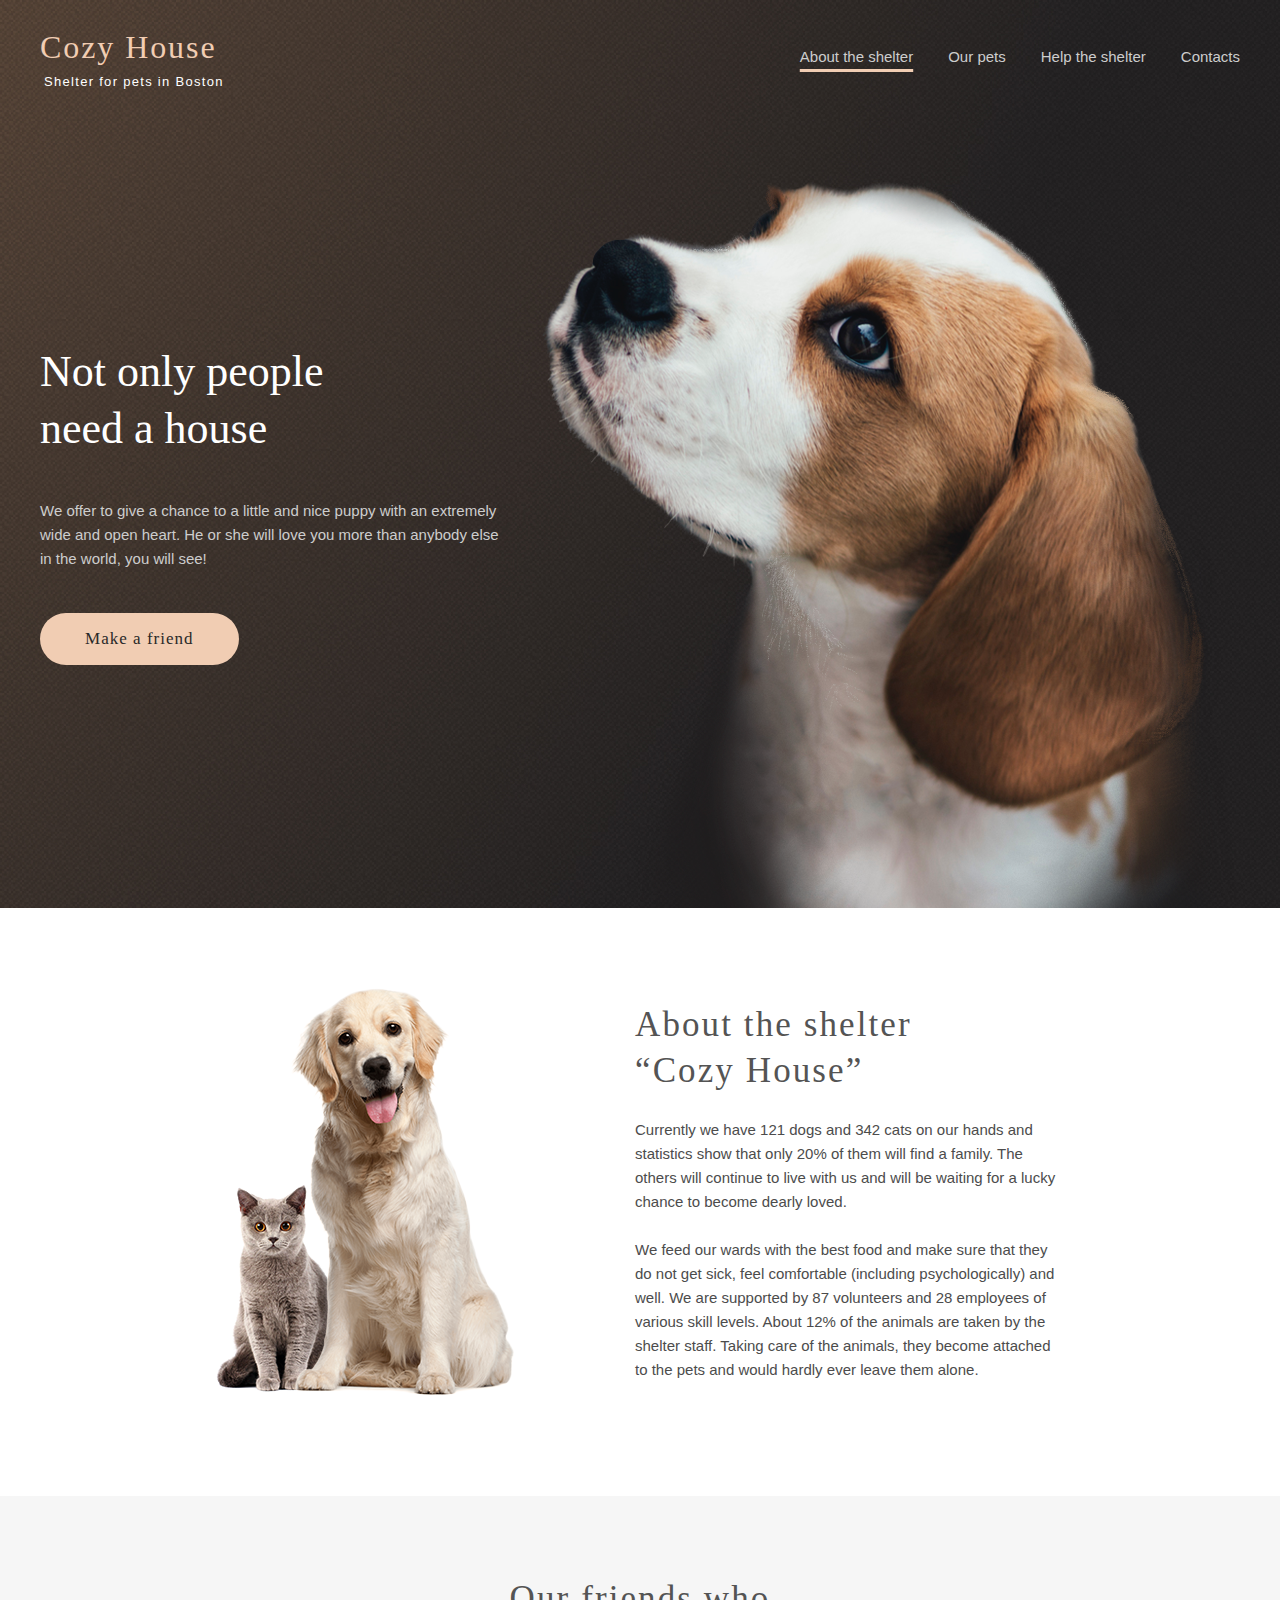
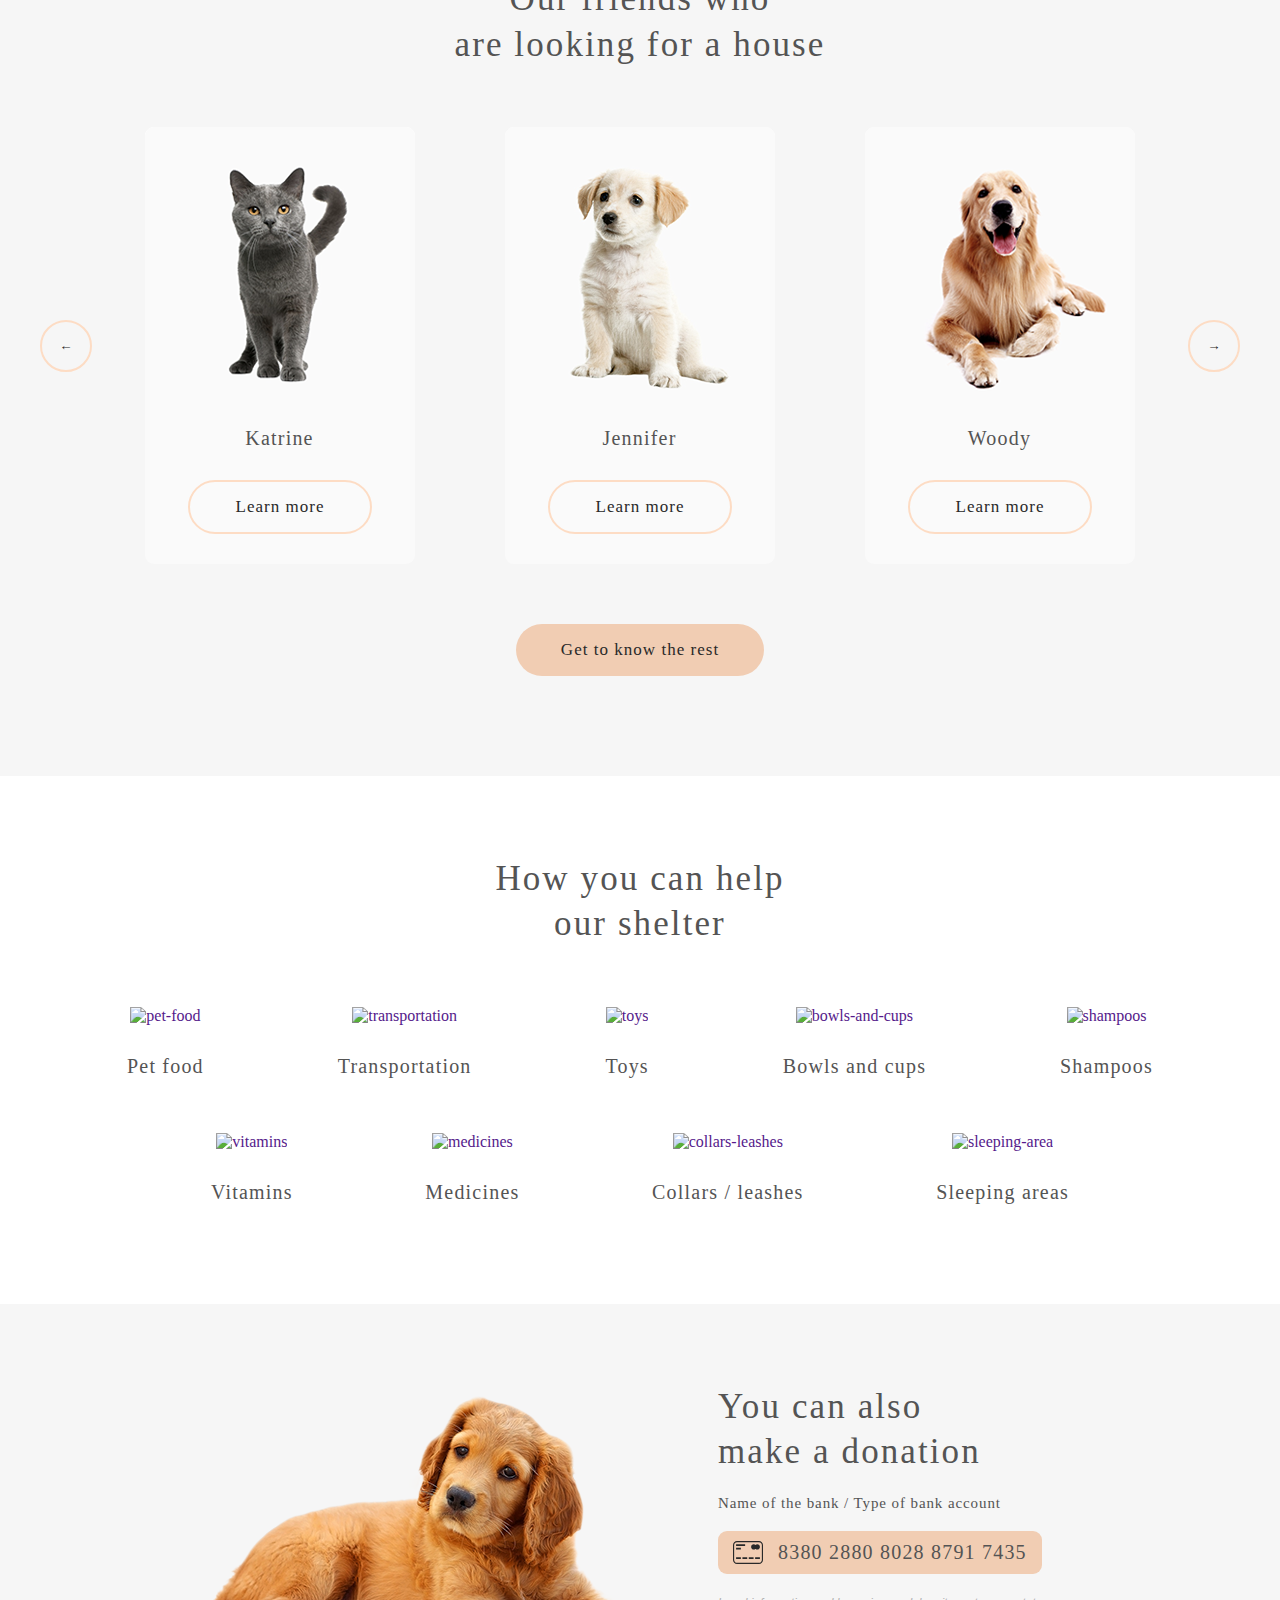
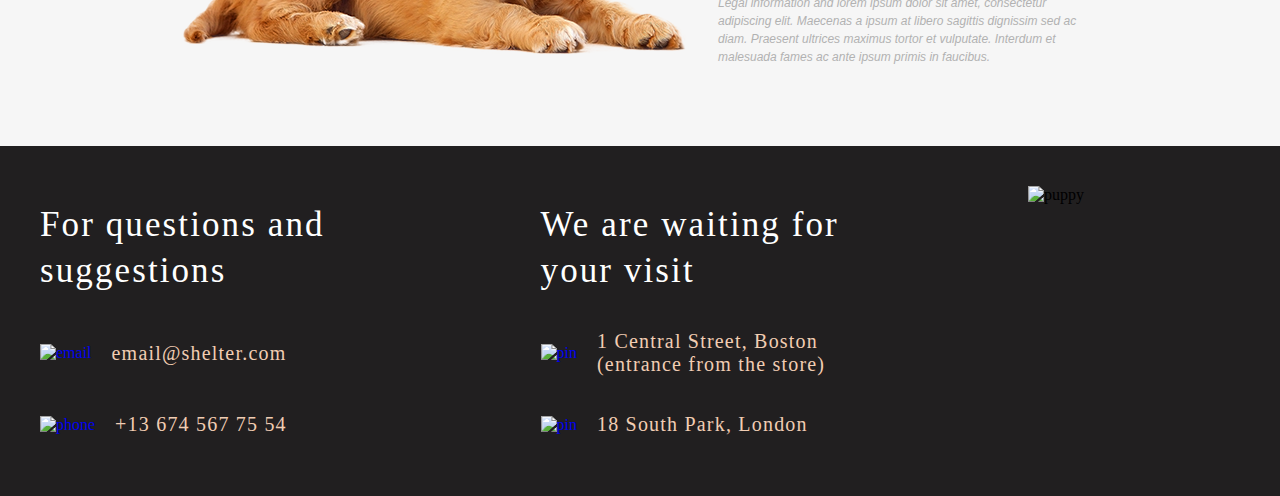
==== index.html @ dfbc3fcc "feat: refactor animalcards" ====
<!DOCTYPE html>
<html lang="en">
    <head>
        <meta charset="UTF-8">
        <meta name="viewport" content="width=device-width, initial-scale=1.0">
        <link rel="stylesheet" href="./shelter/shealter-style.css">
        <link rel="icon" href="./shelter/assets/img/puppy-icon.ico">
        <script src="./shelter/index.js"></script>
        <title>Shealter</title>
    </head>
    <body>
        <div class="start-screen">
            <header class="header">
                <div class="conteiner-logo">
                    <a href="">
                        <div class="logo">
                            <p class="logo-title">Cozy House</p>
                            <p class="logo-subtitle">Shelter for pets in Boston</p>
                        </div>
                    </a>
                    <nav class="nav">
                        <ul class="nav-list">
                            <li class="nav-item-about"><a class="nav-link">About the shelter</a>
                            <li class="nav-item"><a href="./our-pets.html" class="nav-link">Our pets</a>
                            <li class="nav-item"><a href="#help" class="nav-link">Help the shelter</a>
                            <li class="nav-item"><a href="#contacts" class="nav-link">Contacts</a>
                        </ul>
                    </nav>
                </div>
            </header>
            <div class="not-only">
                <section class="start-screen-content-conteiner">
                    <h1 class="start-screen-heading">Not only people <br>need a house</h1>
                    <p class="start-screen-subheading">We offer to give a chance to a little and nice puppy with an extremely wide and open heart. He or she will love you more than anybody else in the world, you will see!</p>
                    <form action="#pets">
                        <button class="start-screen-button">Make a friend</button>
                    </form>
                </section>
                <img class="puppy-image" src="./shelter/assets/img/start-screen-puppy.png" alt="puppy">
            </div>
        </div>
        <div class="about-block">
            <div class="about-content">
                <img class="pets-image" src="./shelter/assets/img/about-pets.png" alt="pets-image">
                <section class="about-content-conteiner">
                    <h3 class="about-content-heading">About the shelter <br>“Cozy House”</h3>
                    <p class="about-content-subheading">Currently we have 121 dogs and 342 cats on our hands and statistics show that only 20% of them will find a family. The others will continue to live with us and will be waiting for a lucky chance to become dearly loved.</p>
                    <p class="about-content-subheading">We feed our wards with the best food and make sure that they do not get sick, feel comfortable (including psychologically) and well. We are supported by 87 volunteers and 28 employees of various skill levels. About 12% of the animals are taken by the shelter staff. Taking care of the animals, they become attached to the pets and would hardly ever leave them alone.</p>
                </section>
            </div>
        </div>
        <div class="our-friends" id="pets">
            <section class="pets-content">
                <h3 class="pets-heading">Our friends who <br>are looking for a house</h3>
                <section class="slider" >
                    <button class="button-arrow">&larr;</button>
                    <form class="animalcard-katrine" action="#katrine">
                        <img src="./shelter/assets/img/pets-katrine.png" alt="katrine">
                        <h4 class="animalcard-text">Katrine</h4>
                        <button class="animalcard-button" type="button">Learn more</button>
                    </form>
                    <form class="animalcard-jennifer" action="#jennifer">
                        <img src="./shelter/assets/img/pets-jennifer.png" alt="jennifer">
                        <h4 class="animalcard-text">Jennifer</h4>
                        <button class="animalcard-button" type="button">Learn more</button>
                    </form>
                    <form class="animalcard-woody" action="#woody">
                        <img src="./shelter/assets/img/pets-woody.png" alt="woody">
                        <h4 class="animalcard-text">Woody</h4>
                        <button class="animalcard-button" type="button">Learn more</button>
                    </form>
                    <button class="button-arrow">&rarr;</button>
                </section>
                <form action="./our-pets.html"><button class="button-primary">Get to know the rest</button></form>
            </section>
        </div>
        <div class="help-block" id="help">
            <section class="help-block-content">
                <h3 class="help-block-heading">How you can help <br>our shelter</h3>
                <div class="help-item-cards">
                    <section class="help-item-cards-top">
                        <a class="help-item" href="">
                            <img src="./shelter/assets/img/icon-pet-food.svg" alt="pet-food">
                            <h4>Pet food</h4>
                        </a>
                        <a class="help-item" href="">
                            <img src="./shelter/assets/img/icon-transportation.svg" alt="transportation">
                            <h4>Transportation</h4>
                        </a>
                        <a class="help-item" href="">
                            <img src="./shelter/assets/img/icon-toys.svg" alt="toys">
                            <h4>Toys</h4>
                        </a>
                        <a class="help-item" href="">
                            <img src="./shelter/assets/img/icon-bowls-and-cups.svg" alt="bowls-and-cups">
                            <h4>Bowls and cups</h4>
                        </a>
                        <a class="help-item" href="">
                            <img src="./shelter/assets/img/icon-shampoos.svg" alt="shampoos">
                            <h4>Shampoos</h4>
                        </a>
                    </section>
                    <section class="help-item-cards-bottom">
                        <a class="help-item" href="">
                            <img src="./shelter/assets/img/icon-vitamins.svg" alt="vitamins">
                            <h4>Vitamins</h4>
                        </a>
                        <a class="help-item" href="">
                            <img src="./shelter/assets/img/icon-medicines.svg" alt="medicines">
                            <h4>Medicines</h4>
                        </a>
                        <a class="help-item" href="">
                            <img src="./shelter/assets/img/icon-collars-leashes.svg" alt="collars-leashes">
                            <h4>Collars / leashes</h4>
                        </a>
                        <a class="help-item" href="">
                            <img src="./shelter/assets/img/icon-sleeping-area.svg" alt="sleeping-area">
                            <h4>Sleeping areas</h4>
                        </a>
                    </section>
                </div>
            </section>
        </div>
        <div class="in-addition-block">
            <div class="donation-content">
                <img src="./shelter/assets/img/donation-dog.png" alt="dog">
                <section class="donation-content-items">
                    <h3>You can also <br>make a donation</h3>
                    <h5>Name of the bank / Type of bank account</h5>
                    <a href="">
                        <section class="credit-card">
                            <img src="./shelter/assets/img/credit-card.svg" alt="credit-card">
                            <h4>8380 2880 8028 8791 7435</h4>
                        </section>
                    </a>
                    <p>Legal information and lorem ipsum dolor sit amet, consectetur adipiscing elit. Maecenas a ipsum at libero sagittis dignissim sed ac diam. Praesent ultrices maximus tortor et vulputate. Interdum et malesuada fames ac ante ipsum primis in faucibus.</p>
                </section>
            </div>
        </div>
        <footer class="footer" id="contacts">
            <div class="footer-content">
                <section class="footer-content-block">
                    <h3>For questions and suggestions</h3>
                    <a href="https://mail.google.com/">
                        <section class="footer-info">
                            <img src="./shelter/assets/img/icon-email.svg" alt="email">
                            <h4>email@shelter.com</h4>
                        </section>
                    </a>
                    <a href="tel:+136745677554">
                        <section class="footer-info">
                            <img src="./shelter/assets/img/icon-phone.svg" alt="phone">
                            <h4>+13 674 567 75 54</h4>
                        </section>
                    </a>
                </section>
                <section class="footer-content-block">
                    <h3>We are waiting for your visit</h3>
                    <a href="https://maps.app.goo.gl/WqJYHDPK4YhkmyCB7" target="_blank">
                        <section class="footer-info">
                            <img src="./shelter/assets/img/pin.png" alt="pin">
                            <h4 class="footer-location-text">1 Central Street, Boston<br>(entrance from the store)</h4>
                        </section>
                    </a>
                    <a href="https://maps.app.goo.gl/WqJYHDPK4YhkmyCB7" target="_blank">
                        <section class="footer-info">
                            <img src="./shelter/assets/img/pin.png" alt="pin">
                            <h4 class="footer-location-text">18 South Park, London</h4>
                        </section>
                    </a>
                </section>
                <img src="./shelter/assets/img/footer-puppy.png" alt="puppy">
            </div>
        </footer>
    </body>
</html>
---- shelter/shealter-style.css ----
header {
    width: 1280px;
    padding: 30px 40px 0px 40px;
}

* {
    box-sizing: border-box;
}

html {
    display: inline;
    scroll-behavior: smooth;
}   

body {
    display: flex;
    flex-direction: column;
    justify-content: center;
    margin: 0 auto;
    padding: 0px;
}

p {
    font-family: Arial;
    font-size: 15px;
    font-weight: 400;
    line-height: 24px;
    text-align: left;
    margin: 0;
    padding: 0;
}

h1 {
    font-family: Georgia;
    font-size: 44px;
    font-weight: 400;
    line-height: 57.2px;
    text-align: left;
}

h3 {
    font-family: Georgia;
    font-size: 35px;
    font-weight: 400;
    line-height: 45.5px;
    letter-spacing: 0.06em;
    text-align: left;
}

h4 {
    font-family: Georgia;
    font-size: 20px;
    font-weight: 400;
    line-height: 23px;
    letter-spacing: 0.06em;
    text-align: left;
}

h5 {
    font-family: Georgia;
    font-size: 15px;
    font-weight: 400;
    line-height: 16.5px;
    letter-spacing: 0.06em;
    text-align: left;
}

.conteiner-logo {
    display: flex;
    justify-content: space-between;
}

.conteiner-logo a {
    text-decoration: none;
}

.logo-title {
    font-family: Georgia;
    font-size: 32px;
    line-height: 35.2px;
    color: #F1CDB3;
    letter-spacing: 0.06em;
    text-align: left;
}

.logo-subtitle {
    font-size: 13px;
    color: #FFFFFF;
    line-height: 14.95px;
    letter-spacing: 0.1em;
    padding: 10px 0px 0px 4px;
}

.nav {
    display: flex;
    flex-direction: column;
}

.nav-list {
    display: flex;
    list-style: none;
    gap: 35px;
    font-family: Arial;
    font-size: 15px;
    line-height: 24px;
    text-align: left;
    padding: 0;
    text-underline-offset: 7px;
}

.nav-item-about a{
    color: #CDCDCD;
    text-decoration: 3px underline #F1CDB3;
}

.nav-item a{
    color: #CDCDCD;
    text-decoration: none;
}

.nav-item a:hover {
    text-decoration: 3px underline #F1CDB3;
    cursor: grab;
    transition-duration: 0.4s;
}

.start-screen {
    display: flex;
    flex-direction: column;
    align-items: center;
    margin: 0px;
    padding: 0px;
    background-image: url(./assets/img/start-screen-gradient-background.jpg),
    linear-gradient(0deg, #211F20, #211F20), 
    radial-gradient(100% 215.42% at 0% 0%, #5B483A 0%, #262425 100%),
    url(./assets/img/start-screen-background.jpg);
    background-size: cover;
    background-repeat: repeat-x;
}

.not-only {
    max-width: 1280px;
    display: flex;
    flex-direction: row;
    text-align: left;
    padding: 90px 40px 0px 40px;
    justify-content: space-between  
}

.start-screen-content-conteiner {
    display: flex;
    flex-direction: row;
    flex-wrap: wrap;
    align-content: space-between;
    padding: 163px 42px 243px 0px;
}

.start-screen-heading {
    font-family: Georgia;
    color: #FFFFFF;
    font-weight: 400;
    max-width: 310px;
    font-size: 44px;
    line-height: 57.2px;
    text-align: left;
    margin: 0;
}

.start-screen-subheading {
    line-height: 24px;
    color: #CDCDCD;
}

.start-screen-button {
    height: 52px;
    padding: 15px 45px 15px 45px;
    border-radius: 100px; 
    border: none;
    background-color: #F1CDB3;
    font-family: Georgia;
    font-size: 17px;
    line-height: 22.1px; 
    letter-spacing: 0.06em; 
    text-align: left;
    color: #292929;
}

.start-screen-button:hover {
    background: #FDDCC4;
    cursor: grab;
}

.about-block {
    display: flex;
    flex-direction: column;
    align-items: center;
}

.about-content {
    width: 1280px;
    display: flex;
    flex-direction: row;
    justify-content: space-around;
    padding: 80px 40px 100px 40px; 
}

.about-content > img {
    padding-left: 175px;
}

.about-content-conteiner {
    display: flex;
    flex-direction: column;
    justify-content: space-between;
    padding: 14px 175px 14px 120px;
}

.about-content-heading {
    margin: 0;
    padding: 0;
    color: #545454;
}

.about-content-subheading {
    color: #4C4C4C;  
}

.our-friends {
    display: flex;
    flex-direction: column;
    align-items: center;
    background-color: #F6F6F6;
}

.pets-content {
    width: 1280px;
    display: flex;
    flex-direction: column;
    justify-content: space-between;
    padding: 80px 40px 100px 40px;
}

.pets-heading {
    display: flex;
    flex-direction: column;
    padding: 0px 400px 0px 400px;
    margin: 0;
    text-align: center;
    color: #545454;
}

.slider {
    display: flex;
    flex-direction: row;
    justify-content: space-between;
    padding: 60px 0px 60px 0px;
}

.slider form {
    display: flex;
    flex-direction: column;
    align-items: center;
    background-color: #FAFAFA;
    text-align: center;
    text-decoration: none;
    border-radius: 9px;
}

.slider form:hover{
    box-shadow: 0px 2px 35px 14px rgba(13, 13, 13, 0.04);
    cursor: grab;
    .animalcard-button{
        background-color: #FDDCC4;
        cursor: grab;
    }
}

.button-arrow {
    text-align: center;
    align-self: center;
    font-weight: bolder;
    width: 52px;
    height: 52px;
    color: #292929;
    border-radius: 100px;
    border: 2px solid #FDDCC4;
    transition-duration: 0.4s;
    margin: 0px;
    padding: 0px;
    background-color: #F6F6F6;
}

.button-arrow:hover {
    background: #FDDCC4;
    cursor: grab;
}

.animalcard-katrine {
    margin-left: 53px;
}

.animalcard-jennifer {
    margin-inline: 90px;
}

.animalcard-woody {
    margin-right: 53px;
}

.animalcard-text {
    text-align: center;
    color: #545454;
    padding: 30px 94px 30px 93px;
    margin: 0px;
    line-height: 22.72px;
}

.animalcard-button {
    padding: 15px 45px 15px 45px;
    margin-bottom: 30px;
    border-radius: 100px;
    border:2px solid #FDDCC4;
    background-color: #FAFAFA;
    transition-duration: 0.4s;
    font-family: Georgia;
    font-size: 17px;
    font-weight: 400;
    letter-spacing: 0.06em;
    text-align: left;
    color: #292929;
}

.pets-content > form {
    align-self: center;
}

.button-primary {
    padding: 15px 45px 15px 45px;
    border-radius: 100px;
    background-color: #F1CDB3;
    border: none;
    font-family: Georgia;
    font-size: 17px;
    font-weight: 400;
    line-height: 22.1px;
    letter-spacing: 0.06em;
    text-align: center;
    color: #292929;
}

.button-primary:hover{
    background-color: #FDDCC4;
    cursor: grab;
}

.help-block {
    display: flex;
    flex-direction: column;
    align-items: center;
    background-color: #FFFFFF;
}

.help-block-content {
    width: 1280px;
    display: flex;
    flex-direction: column;
    justify-content: space-between;
    padding: 80px 40px 100px 40px;
}

.help-block-content > h3 {
    align-self: center;
    color: #545454;
    text-align: center;
    margin: 0px;
}

.help-item-cards {
    padding: 60px 87px 0px 87px;
}

.help-item-cards-top {
    display: flex;
    flex-wrap: wrap;
    flex-direction: row;
    justify-content: space-between;
}

.help-item-cards-top a:hover {
    background-color: #f1f1f1;
    border-radius: 9px;
    box-shadow: 0px 2px 35px 14px rgba(13, 13, 13, 0.04);
    cursor: grab;
}

.help-item-cards-bottom {
    display: flex;
    flex-direction: row;
    justify-content: space-between;
    padding: 55px 84px 0px 84px;
}

.help-item-cards-bottom a:hover {
    background-color: #f1f1f1;
    border-radius: 9px;
    box-shadow: 0px 2px 35px 14px rgba(13, 13, 13, 0.04);
    cursor: grab;
}

.help-item {
    display: flex;
    flex-direction: column;
    align-items: center;
    text-decoration: none;
}


.help-item > h4 {
    margin: 0px;
    padding-top: 30px;
    color: #545454;
}

.in-addition-block {
    display: flex;
    flex-direction: column;
    align-items: center;
    background-color: #F6F6F6;
}

.donation-content {
    width: 1280px;
    display: flex;
    flex-direction: row;
    justify-content: space-between;
    align-items: center;
    padding: 80px 182px 80px 183px;
}

.donation-content > img {
    padding: 11px 30px 10px 0px;
}

.donation-content-items {
    display: flex;
    flex-direction: column;
    align-items: flex-start;
    justify-content: space-between;
}

.donation-content-items > h3 {
    color: #545454;
    padding: 0px 80px 0px 0px;
    margin: 0;
}

.donation-content-items > h5 {
    color: #545454;
    padding: 20px 0px 20px 0px;
    margin: 0;
}

.donation-content-items > p {
    color: #B2B2B2;
    font-family: Arial;
    font-size: 12px;
    font-style: italic;
    font-weight: 400;
    line-height: 18px;
    text-align: left;
    padding-top: 20px;
}

.donation-content-items a {
    text-decoration: none;
}

.credit-card {
    background-color: #F1CDB3;
    display: flex;
    flex-direction: row;
    align-items: center;
    padding: 10px 15px 10px 15px;
    border-radius: 9px;
}

.credit-card > h4 {
    color: #545454;
    margin: 0;
    padding-left: 15px;
}

footer {
    display: flex;
    flex-direction: column;
    align-items: center;
    background-image: url(./assets/img/footer-gradient-background.png),
    linear-gradient(0deg, #211F20, #211F20),
    radial-gradient(110.67% 538.64% at 5.73% 50%, #513D2F 0%, #1A1A1C 100%),
    url(./assets/img/footer-background.png);
    background-size: cover;
    background-repeat: repeat-x;
}

.footer-content {
    width: 1280px;
    display: flex;
    flex-direction: row;
    justify-content: space-between;
    padding: 40px 40px 0px 40px; 
}

.footer-content > img {
    height: 310px;
    width: 300px;
    align-self: auto;
}

.footer-content-block {
    display: flex;
    flex-direction: column;
    justify-content: space-between;
    padding: 16px 160px 60px 0px;
    margin: 0;
}

.footer-content-block > h3 {
    color: #FFFFFF;
    margin: 0;
    padding: 0;
}

.footer-info {
    display: flex;
    flex-direction: row;
    align-items: center;
}

.footer-content-block a{
    text-decoration: none;
}

.footer-info > h4 {
    color: #F1CDB3;
    margin: 0;
    padding: 0;
    text-wrap: nowrap;
}

.footer-info > img {
    margin-right: 20px;
}
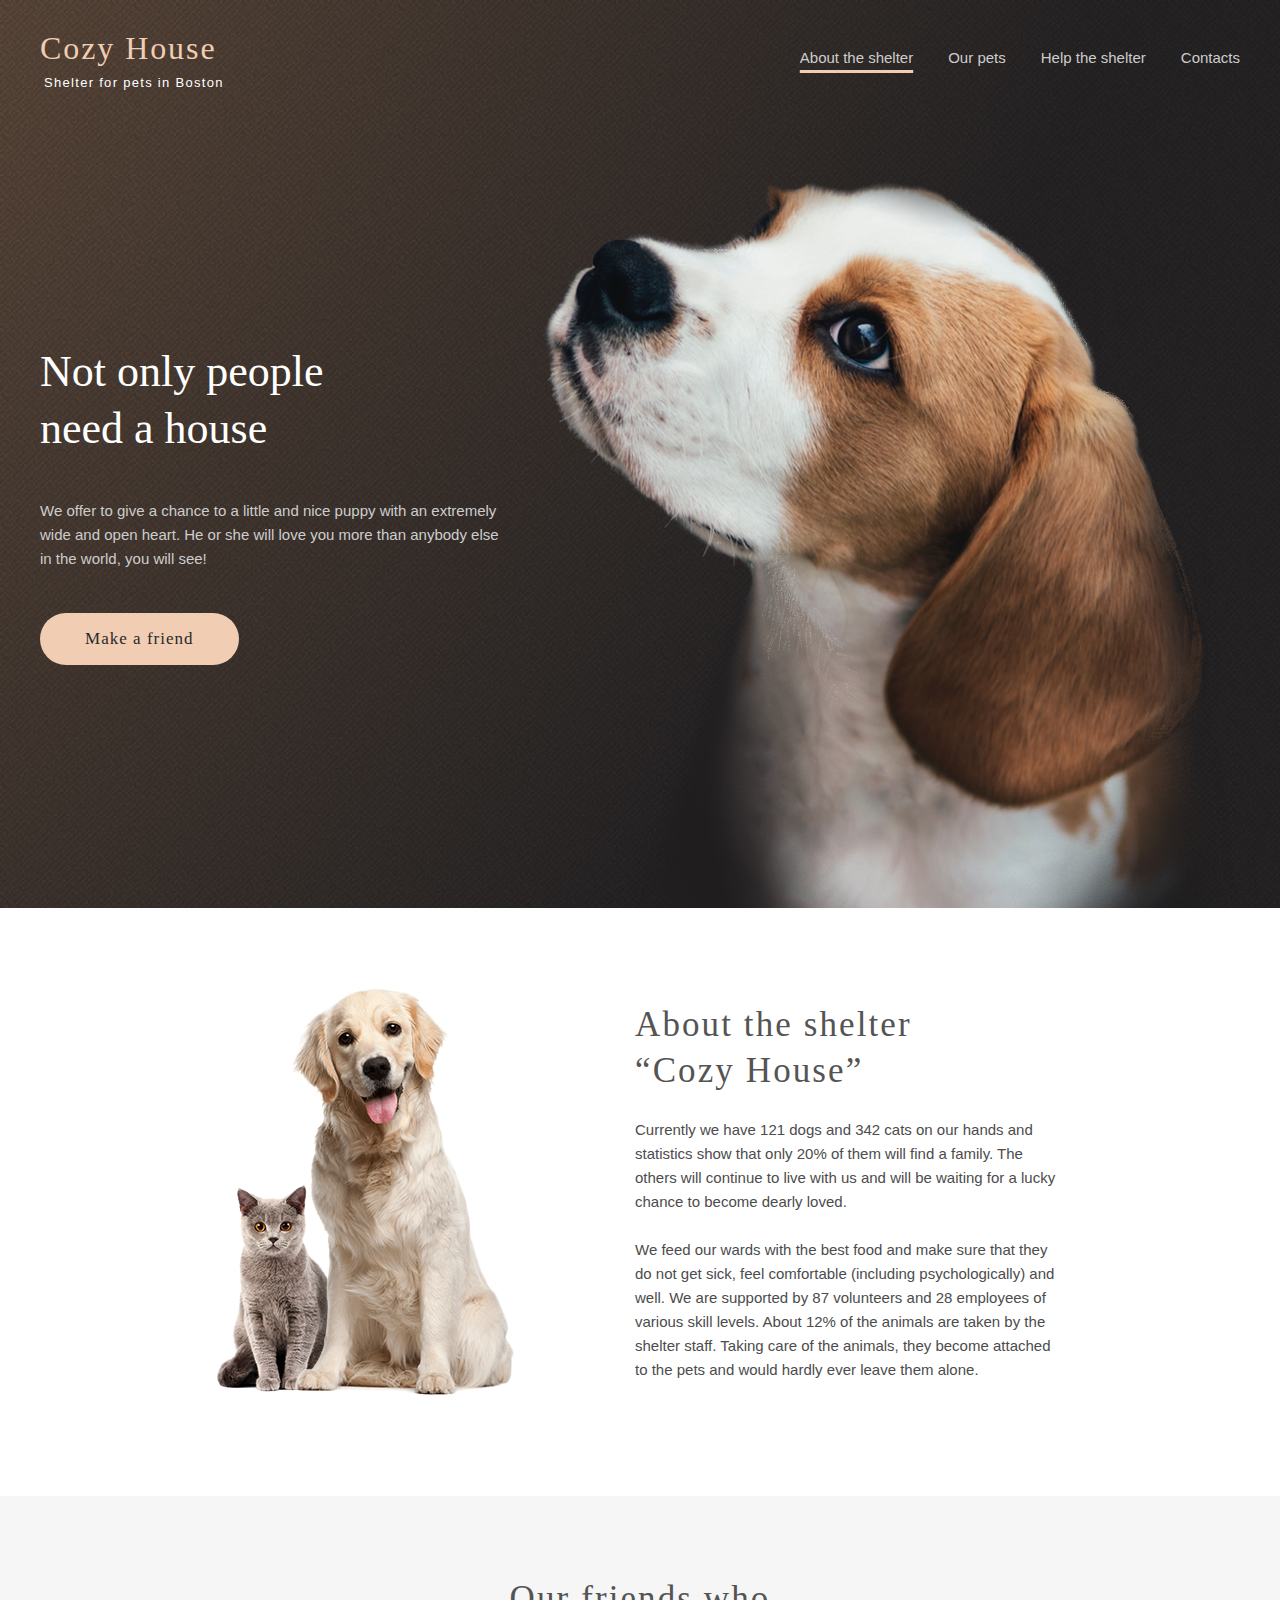
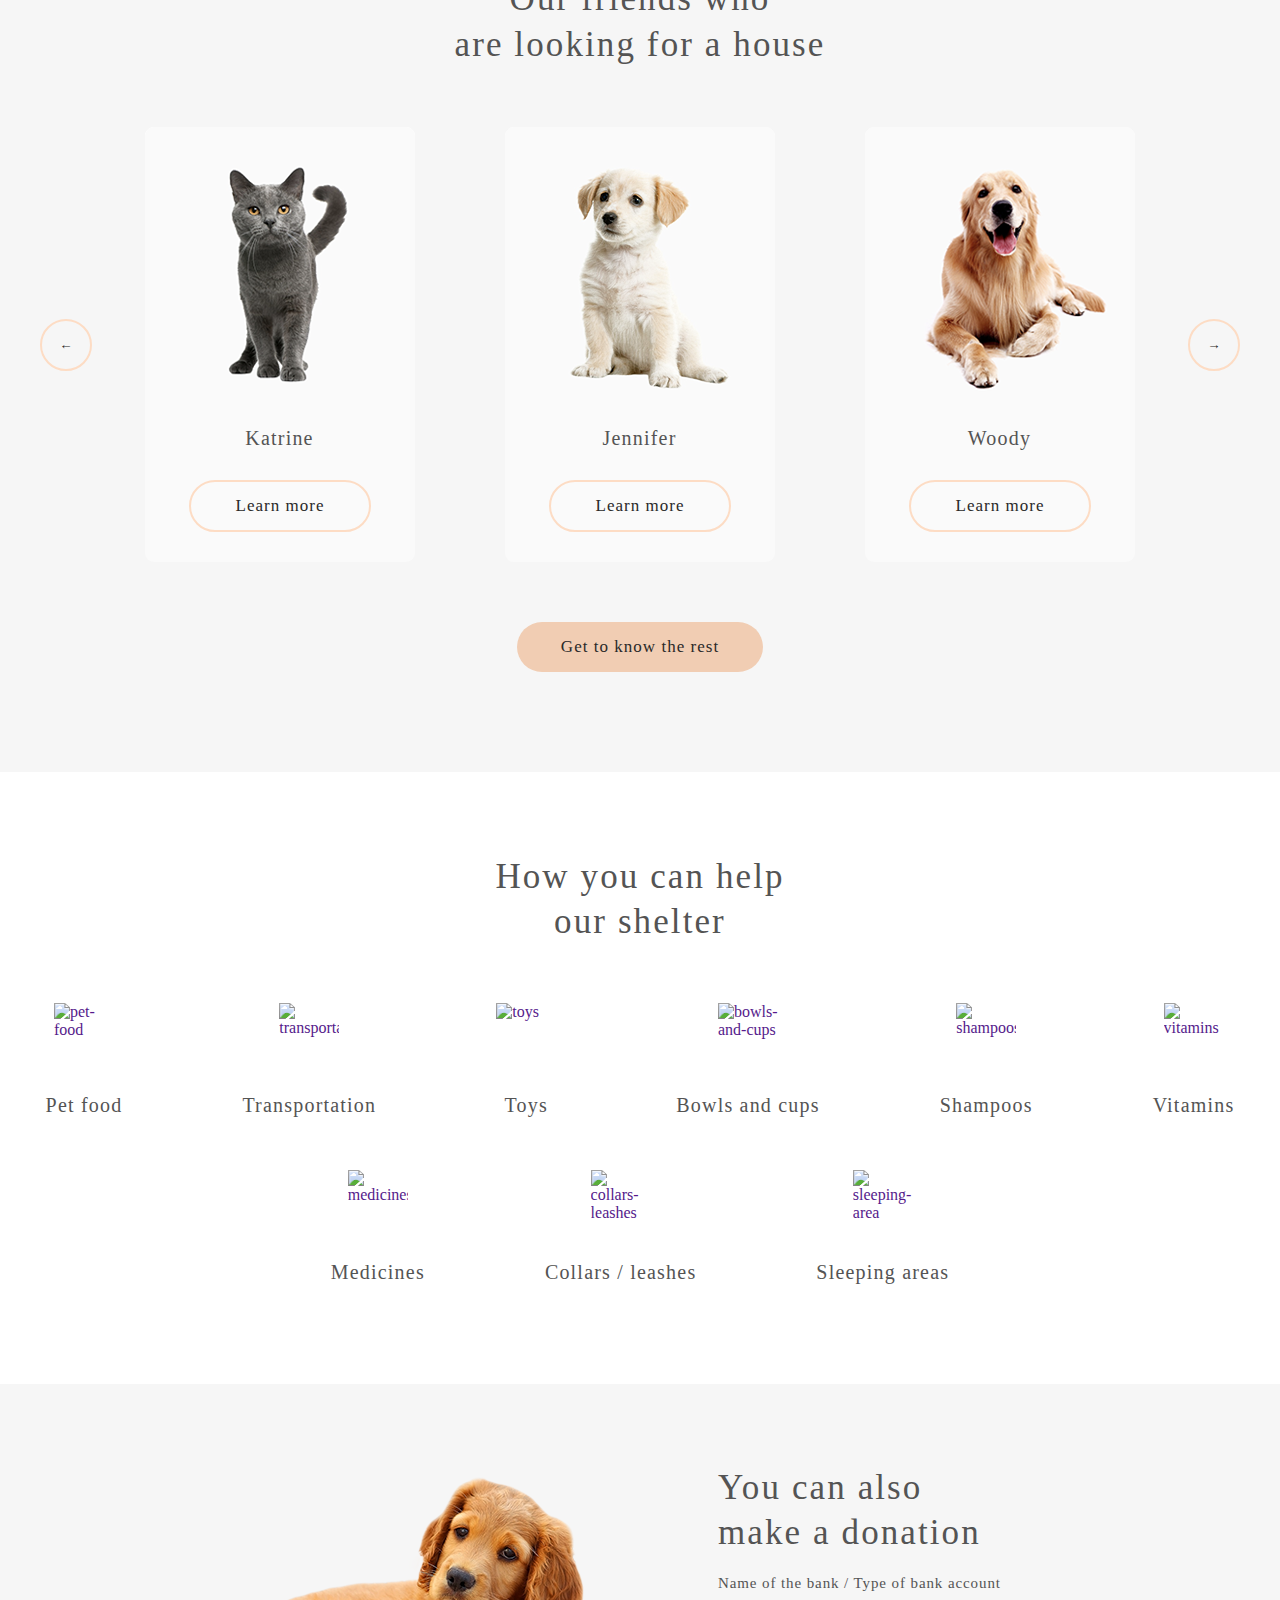
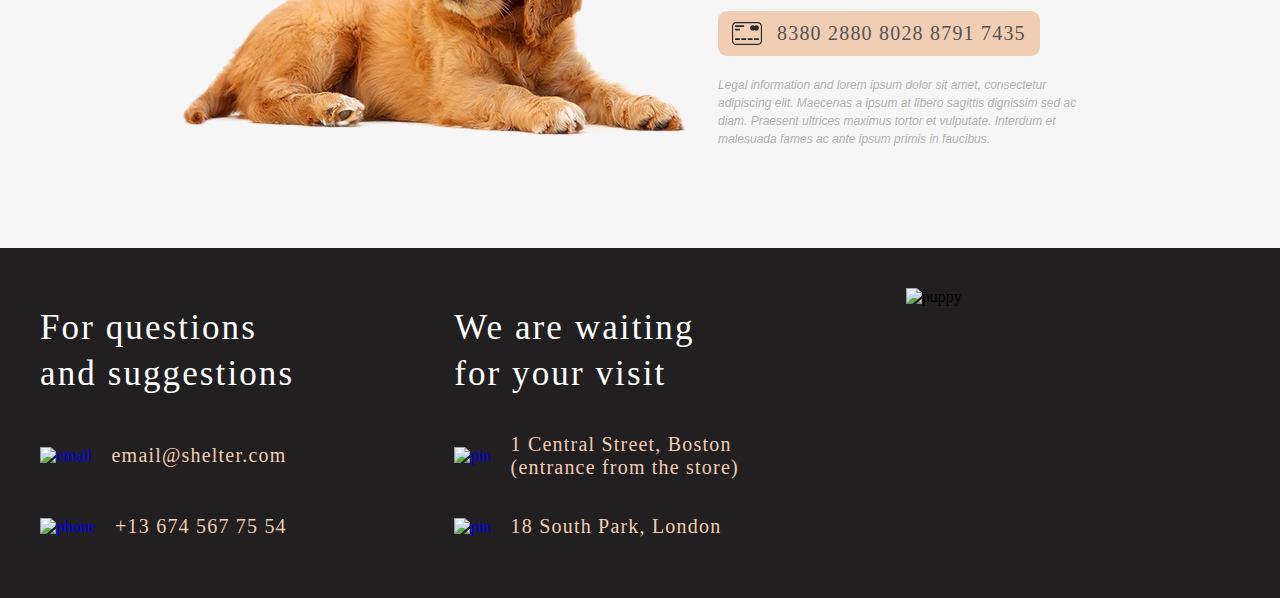
==== commit d99b6502: "refactor: fix valid error" ====
--- a/index.html
+++ b/index.html
@@ -78,7 +78,7 @@
             <section class="help-block-content">
                 <h3 class="help-block-heading">How you can help <br>our shelter</h3>
                 <div class="help-item-cards">
-                    <section class="help-item-cards-top">
+                    <section class="help-item-cards">
                         <a class="help-item" href="">
                             <img src="./shelter/assets/img/icon-pet-food.svg" alt="pet-food">
                             <h4>Pet food</h4>
@@ -99,8 +99,6 @@
                             <img src="./shelter/assets/img/icon-shampoos.svg" alt="shampoos">
                             <h4>Shampoos</h4>
                         </a>
-                    </section>
-                    <section class="help-item-cards-bottom">
                         <a class="help-item" href="">
                             <img src="./shelter/assets/img/icon-vitamins.svg" alt="vitamins">
                             <h4>Vitamins</h4>
@@ -140,7 +138,7 @@
         <footer class="footer" id="contacts">
             <div class="footer-content">
                 <section class="footer-content-block">
-                    <h3>For questions and suggestions</h3>
+                    <h3>For questions <br>and suggestions</h3>
                     <a href="https://mail.google.com/">
                         <section class="footer-info">
                             <img src="./shelter/assets/img/icon-email.svg" alt="email">
@@ -155,7 +153,7 @@
                     </a>
                 </section>
                 <section class="footer-content-block">
-                    <h3>We are waiting for your visit</h3>
+                    <h3>We are waiting <br>for your visit</h3>
                     <a href="https://maps.app.goo.gl/WqJYHDPK4YhkmyCB7" target="_blank">
                         <section class="footer-info">
                             <img src="./shelter/assets/img/pin.png" alt="pin">
--- a/shelter/shealter-style.css
+++ b/shelter/shealter-style.css
@@ -1,6 +1,6 @@
 header {
     width: 1280px;
-    padding: 30px 40px 0px 40px;
+    padding: 31px 40px 0px 40px;
 }
 
 * {
@@ -143,7 +143,7 @@
     display: flex;
     flex-direction: row;
     text-align: left;
-    padding: 90px 40px 0px 40px;
+    padding: 89px 40px 0px 40px;
     justify-content: space-between  
 }
 
@@ -200,7 +200,6 @@
     width: 1280px;
     display: flex;
     flex-direction: row;
-    justify-content: space-around;
     padding: 80px 40px 100px 40px; 
 }
 
@@ -316,7 +315,7 @@
 }
 
 .animalcard-button {
-    padding: 15px 45px 15px 45px;
+    padding: 14px 44px 14px 44px;
     margin-bottom: 30px;
     border-radius: 100px;
     border:2px solid #FDDCC4;
@@ -335,7 +334,7 @@
 }
 
 .button-primary {
-    padding: 15px 45px 15px 45px;
+    padding: 14px 44px 14px 44px;
     border-radius: 100px;
     background-color: #F1CDB3;
     border: none;
@@ -365,7 +364,7 @@
     display: flex;
     flex-direction: column;
     justify-content: space-between;
-    padding: 80px 40px 100px 40px;
+    padding: 82px 40px 100px 40px;
 }
 
 .help-block-content > h3 {
@@ -373,20 +372,19 @@
     color: #545454;
     text-align: center;
     margin: 0px;
+    padding-bottom: 58px;
 }
 
 .help-item-cards {
-    padding: 60px 87px 0px 87px;
-}
-
-.help-item-cards-top {
     display: flex;
     flex-wrap: wrap;
     flex-direction: row;
-    justify-content: space-between;
-}
-
-.help-item-cards-top a:hover {
+    column-gap: 120px;
+    row-gap: 53px;
+    justify-content: center
+}
+
+.help-item-cards a:hover {
     background-color: #f1f1f1;
     border-radius: 9px;
     box-shadow: 0px 2px 35px 14px rgba(13, 13, 13, 0.04);
@@ -411,13 +409,19 @@
     display: flex;
     flex-direction: column;
     align-items: center;
+    align-self: center;
     text-decoration: none;
+}
+
+.help-item > img {
+    width: 60px;
+    height: 60px;
 }
 
 
 .help-item > h4 {
     margin: 0px;
-    padding-top: 30px;
+    padding-top: 31px;
     color: #545454;
 }
 
@@ -434,11 +438,11 @@
     flex-direction: row;
     justify-content: space-between;
     align-items: center;
-    padding: 80px 182px 80px 183px;
+    padding: 81px 182px 100px 183px;
 }
 
 .donation-content > img {
-    padding: 11px 30px 10px 0px;
+    padding: 10px 30px 10px 0px;
 }
 
 .donation-content-items {
@@ -456,7 +460,7 @@
 
 .donation-content-items > h5 {
     color: #545454;
-    padding: 20px 0px 20px 0px;
+    padding: 19px 0px 20px 0px;
     margin: 0;
 }
 
@@ -480,7 +484,7 @@
     display: flex;
     flex-direction: row;
     align-items: center;
-    padding: 10px 15px 10px 15px;
+    padding: 11px 14px 11px 14px;
     border-radius: 9px;
 }
 
@@ -506,21 +510,20 @@
     width: 1280px;
     display: flex;
     flex-direction: row;
-    justify-content: space-between;
     padding: 40px 40px 0px 40px; 
 }
 
 .footer-content > img {
     height: 310px;
     width: 300px;
-    align-self: auto;
+    margin-left: 7px;
 }
 
 .footer-content-block {
     display: flex;
     flex-direction: column;
     justify-content: space-between;
-    padding: 16px 160px 60px 0px;
+    padding: 17px 160px 60px 0px;
     margin: 0;
 }
 
@@ -528,6 +531,7 @@
     color: #FFFFFF;
     margin: 0;
     padding: 0;
+    text-wrap: nowrap;
 }
 
 .footer-info {
